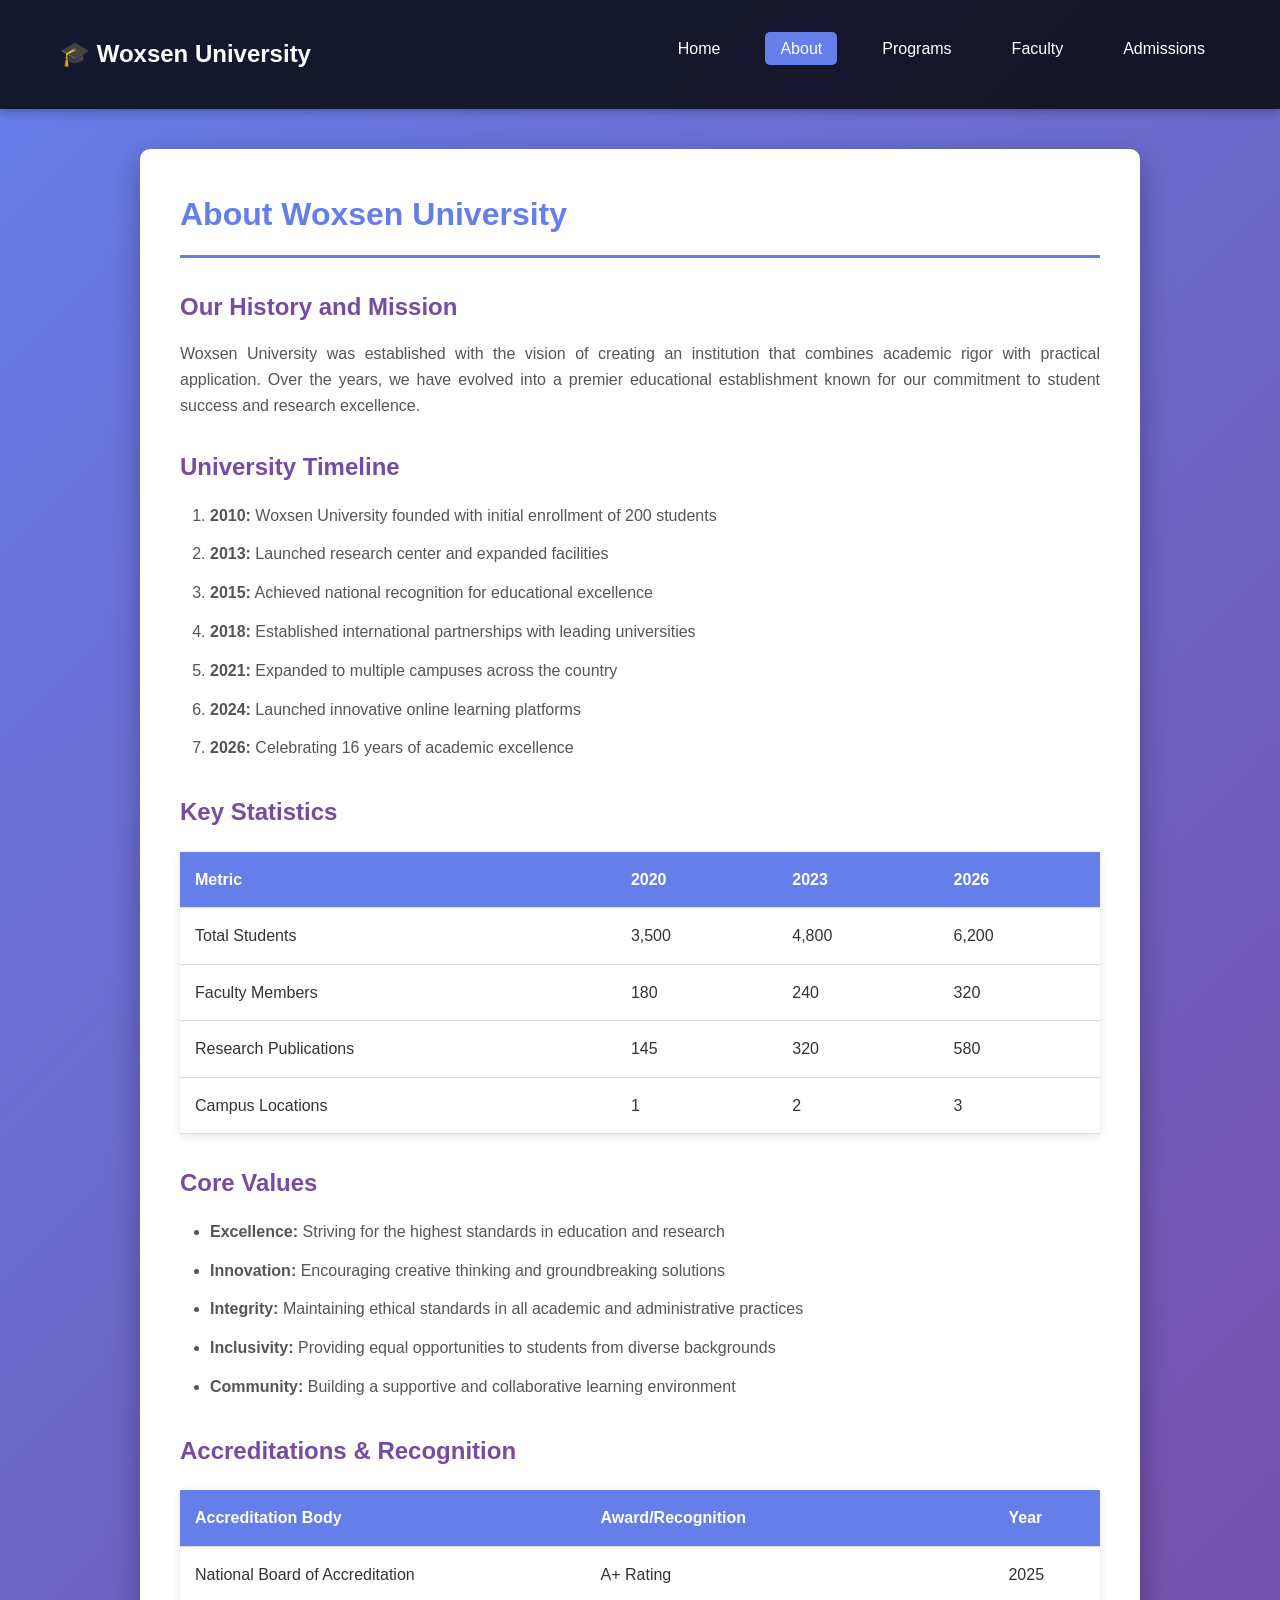
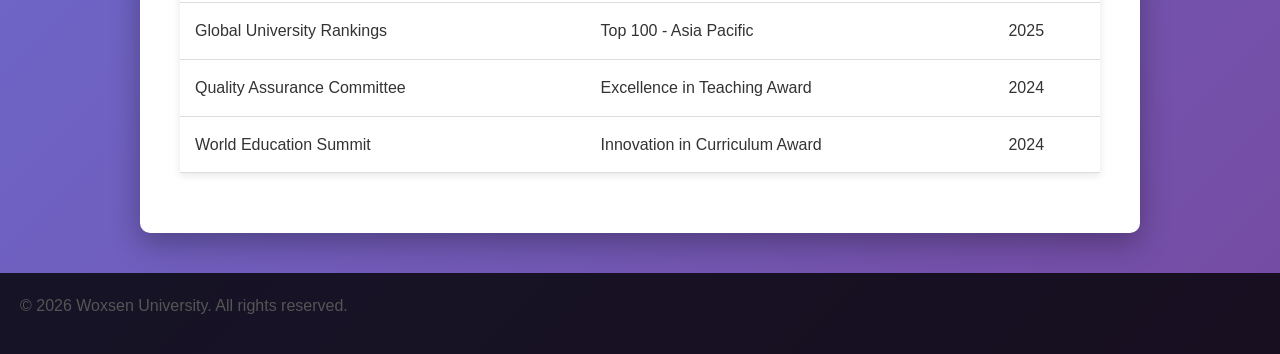
==== about.html @ 2d16cc7a "feat: Build complete Woxsen University website with 5 pages and professional styling Added index, ab" ====
<!DOCTYPE html>
<html lang="en">
<head>
<meta charset="UTF-8">
<title>Woxsen University - About</title>
<style>
* {
  margin: 0;
  padding: 0;
  box-sizing: border-box;
}

body {
  font-family: 'Segoe UI', Tahoma, Geneva, Verdana, sans-serif;
  background: linear-gradient(135deg, #667eea 0%, #764ba2 100%);
  color: #333;
  line-height: 1.6;
  min-height: 100vh;
}

header {
  background: rgba(0, 0, 0, 0.8);
  padding: 20px 0;
  box-shadow: 0 2px 10px rgba(0, 0, 0, 0.3);
  position: sticky;
  top: 0;
  z-index: 100;
}

nav {
  max-width: 1200px;
  margin: 0 auto;
  display: flex;
  justify-content: space-between;
  align-items: center;
  padding: 0 20px;
}

.logo {
  color: white;
  font-size: 24px;
  font-weight: bold;
  text-decoration: none;
}

.nav-links {
  display: flex;
  list-style: none;
  gap: 30px;
}

.nav-links a {
  color: white;
  text-decoration: none;
  font-weight: 500;
  transition: all 0.3s ease;
  padding: 8px 15px;
  border-radius: 5px;
}

.nav-links a:hover,
.nav-links a.active {
  background: #667eea;
  color: white;
}

.container {
  background: white;
  max-width: 1000px;
  margin: 40px auto;
  padding: 40px;
  border-radius: 10px;
  box-shadow: 0 10px 30px rgba(0, 0, 0, 0.3);
}

h1 {
  color: #667eea;
  margin-bottom: 20px;
  border-bottom: 3px solid #667eea;
  padding-bottom: 15px;
}

h2 {
  color: #764ba2;
  margin-top: 30px;
  margin-bottom: 15px;
}

h3 {
  color: #667eea;
  margin-top: 20px;
  margin-bottom: 10px;
}

p {
  margin-bottom: 15px;
  text-align: justify;
  color: #555;
}

table {
  width: 100%;
  border-collapse: collapse;
  margin: 20px 0;
  box-shadow: 0 2px 8px rgba(0, 0, 0, 0.1);
}

thead {
  background: #667eea;
  color: white;
}

th, td {
  padding: 15px;
  text-align: left;
  border-bottom: 1px solid #ddd;
}

tbody tr:hover {
  background: #f5f5f5;
}

ul, ol {
  margin: 15px 0 15px 30px;
  line-height: 1.8;
}

ul li, ol li {
  margin-bottom: 10px;
  color: #555;
}

footer {
  background: rgba(0, 0, 0, 0.8);
  color: white;
  text-align: center;
  padding: 20px;
  margin-top: 40px;
}
</style>
</head>

<body>

<header>
  <nav>
    <a href="index.html" class="logo">🎓 Woxsen University</a>
    <ul class="nav-links">
      <li><a href="index.html">Home</a></li>
      <li><a href="about.html" class="active">About</a></li>
      <li><a href="programs.html">Programs</a></li>
      <li><a href="faculty.html">Faculty</a></li>
      <li><a href="admissions.html">Admissions</a></li>
    </ul>
  </nav>
</header>

<div class="container">
  <h1>About Woxsen University</h1>
  
  <h2>Our History and Mission</h2>
  <p>
    Woxsen University was established with the vision of creating an institution that combines academic rigor 
    with practical application. Over the years, we have evolved into a premier educational establishment known 
    for our commitment to student success and research excellence.
  </p>

  <h2>University Timeline</h2>
  <ol>
    <li><strong>2010:</strong> Woxsen University founded with initial enrollment of 200 students</li>
    <li><strong>2013:</strong> Launched research center and expanded facilities</li>
    <li><strong>2015:</strong> Achieved national recognition for educational excellence</li>
    <li><strong>2018:</strong> Established international partnerships with leading universities</li>
    <li><strong>2021:</strong> Expanded to multiple campuses across the country</li>
    <li><strong>2024:</strong> Launched innovative online learning platforms</li>
    <li><strong>2026:</strong> Celebrating 16 years of academic excellence</li>
  </ol>

  <h2>Key Statistics</h2>
  <table>
    <thead>
      <tr>
        <th>Metric</th>
        <th>2020</th>
        <th>2023</th>
        <th>2026</th>
      </tr>
    </thead>
    <tbody>
      <tr>
        <td>Total Students</td>
        <td>3,500</td>
        <td>4,800</td>
        <td>6,200</td>
      </tr>
      <tr>
        <td>Faculty Members</td>
        <td>180</td>
        <td>240</td>
        <td>320</td>
      </tr>
      <tr>
        <td>Research Publications</td>
        <td>145</td>
        <td>320</td>
        <td>580</td>
      </tr>
      <tr>
        <td>Campus Locations</td>
        <td>1</td>
        <td>2</td>
        <td>3</td>
      </tr>
    </tbody>
  </table>

  <h2>Core Values</h2>
  <ul>
    <li><strong>Excellence:</strong> Striving for the highest standards in education and research</li>
    <li><strong>Innovation:</strong> Encouraging creative thinking and groundbreaking solutions</li>
    <li><strong>Integrity:</strong> Maintaining ethical standards in all academic and administrative practices</li>
    <li><strong>Inclusivity:</strong> Providing equal opportunities to students from diverse backgrounds</li>
    <li><strong>Community:</strong> Building a supportive and collaborative learning environment</li>
  </ul>

  <h2>Accreditations & Recognition</h2>
  <table>
    <thead>
      <tr>
        <th>Accreditation Body</th>
        <th>Award/Recognition</th>
        <th>Year</th>
      </tr>
    </thead>
    <tbody>
      <tr>
        <td>National Board of Accreditation</td>
        <td>A+ Rating</td>
        <td>2025</td>
      </tr>
      <tr>
        <td>Global University Rankings</td>
        <td>Top 100 - Asia Pacific</td>
        <td>2025</td>
      </tr>
      <tr>
        <td>Quality Assurance Committee</td>
        <td>Excellence in Teaching Award</td>
        <td>2024</td>
      </tr>
      <tr>
        <td>World Education Summit</td>
        <td>Innovation in Curriculum Award</td>
        <td>2024</td>
      </tr>
    </tbody>
  </table>

</div>

<footer>
  <p>&copy; 2026 Woxsen University. All rights reserved.</p>
</footer>

</body>
</html>
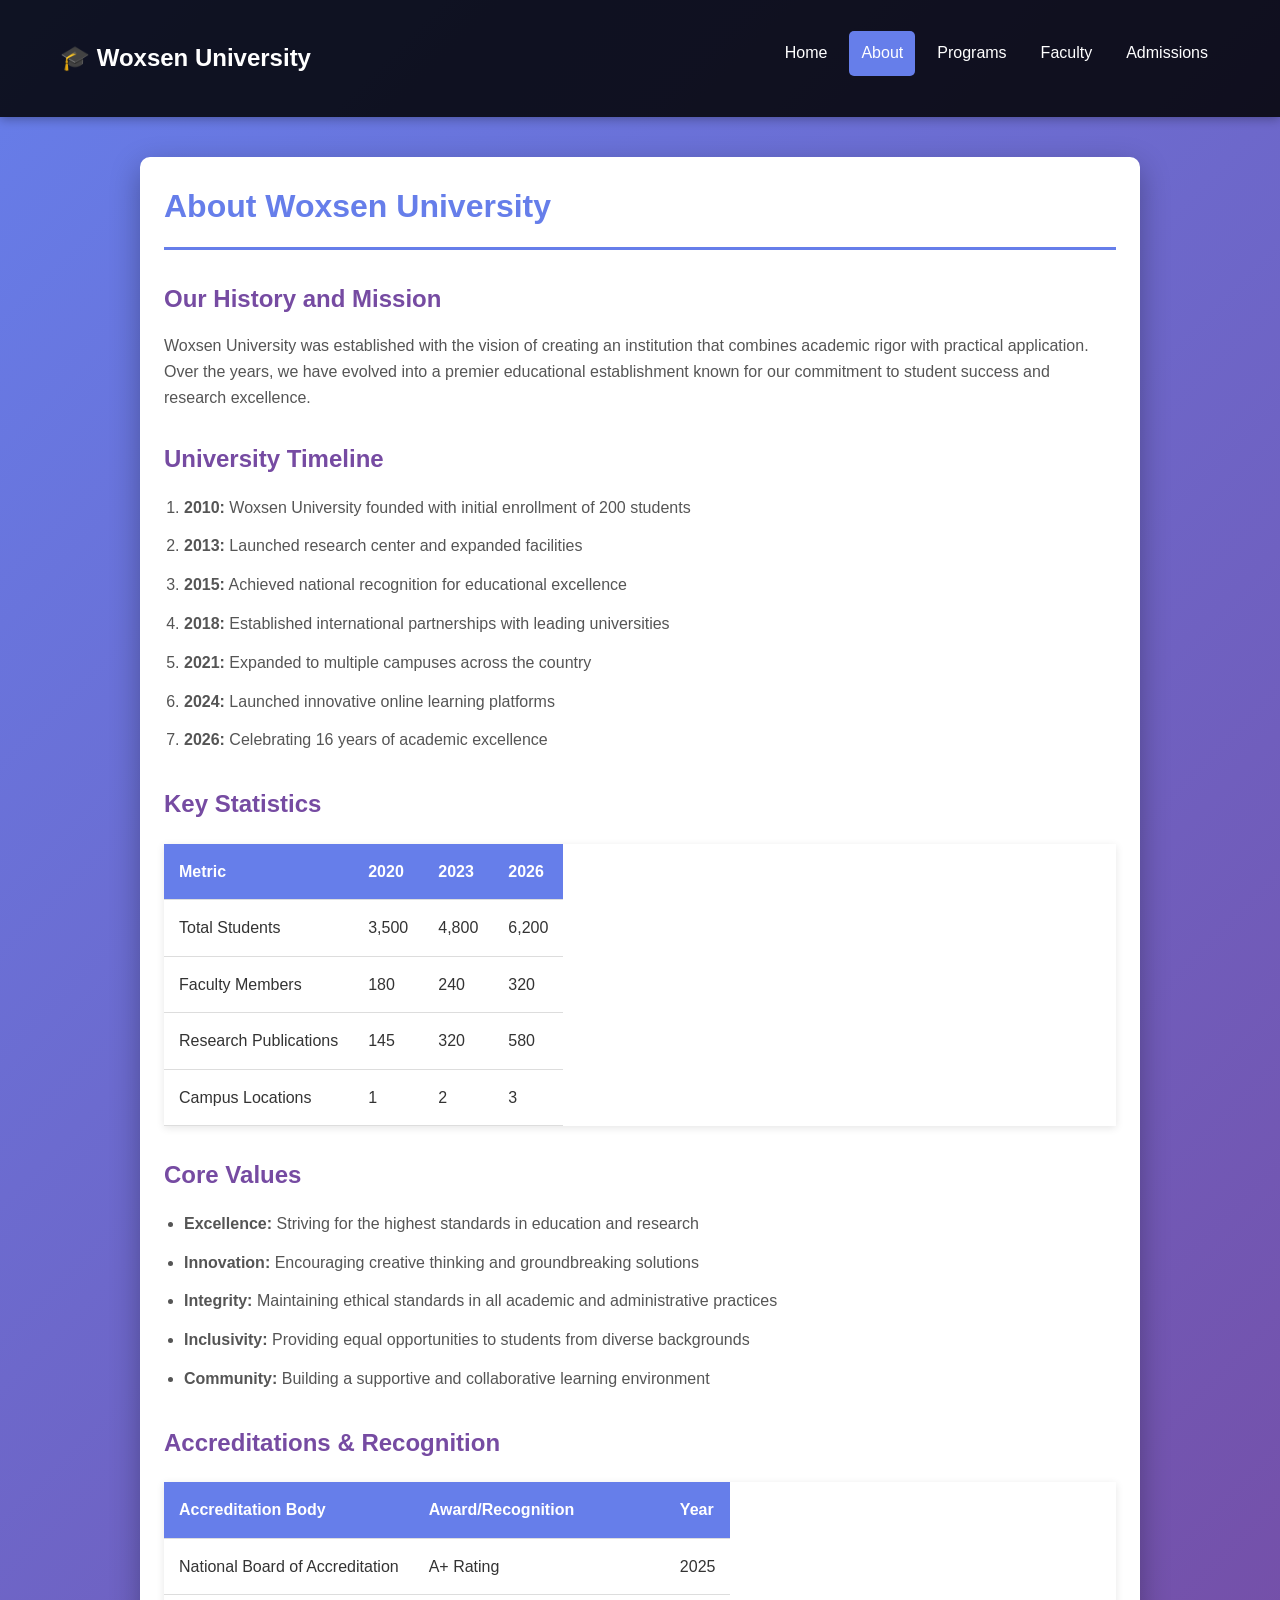
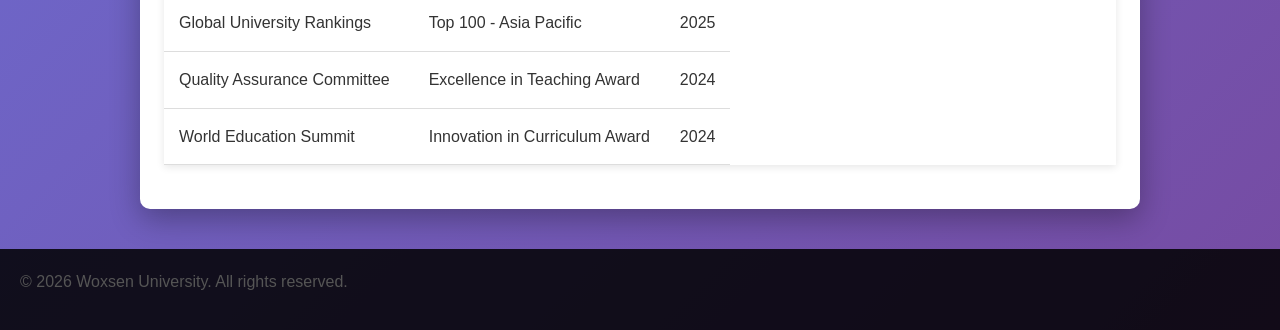
==== commit e23a3ec7: "feat: improve mobile responsiveness and add animated navigation menu make the website responsive acr" ====
--- a/about.html
+++ b/about.html
@@ -2,142 +2,9 @@
 <html lang="en">
 <head>
 <meta charset="UTF-8">
+<meta name="viewport" content="width=device-width, initial-scale=1.0">
 <title>Woxsen University - About</title>
-<style>
-* {
-  margin: 0;
-  padding: 0;
-  box-sizing: border-box;
-}
-
-body {
-  font-family: 'Segoe UI', Tahoma, Geneva, Verdana, sans-serif;
-  background: linear-gradient(135deg, #667eea 0%, #764ba2 100%);
-  color: #333;
-  line-height: 1.6;
-  min-height: 100vh;
-}
-
-header {
-  background: rgba(0, 0, 0, 0.8);
-  padding: 20px 0;
-  box-shadow: 0 2px 10px rgba(0, 0, 0, 0.3);
-  position: sticky;
-  top: 0;
-  z-index: 100;
-}
-
-nav {
-  max-width: 1200px;
-  margin: 0 auto;
-  display: flex;
-  justify-content: space-between;
-  align-items: center;
-  padding: 0 20px;
-}
-
-.logo {
-  color: white;
-  font-size: 24px;
-  font-weight: bold;
-  text-decoration: none;
-}
-
-.nav-links {
-  display: flex;
-  list-style: none;
-  gap: 30px;
-}
-
-.nav-links a {
-  color: white;
-  text-decoration: none;
-  font-weight: 500;
-  transition: all 0.3s ease;
-  padding: 8px 15px;
-  border-radius: 5px;
-}
-
-.nav-links a:hover,
-.nav-links a.active {
-  background: #667eea;
-  color: white;
-}
-
-.container {
-  background: white;
-  max-width: 1000px;
-  margin: 40px auto;
-  padding: 40px;
-  border-radius: 10px;
-  box-shadow: 0 10px 30px rgba(0, 0, 0, 0.3);
-}
-
-h1 {
-  color: #667eea;
-  margin-bottom: 20px;
-  border-bottom: 3px solid #667eea;
-  padding-bottom: 15px;
-}
-
-h2 {
-  color: #764ba2;
-  margin-top: 30px;
-  margin-bottom: 15px;
-}
-
-h3 {
-  color: #667eea;
-  margin-top: 20px;
-  margin-bottom: 10px;
-}
-
-p {
-  margin-bottom: 15px;
-  text-align: justify;
-  color: #555;
-}
-
-table {
-  width: 100%;
-  border-collapse: collapse;
-  margin: 20px 0;
-  box-shadow: 0 2px 8px rgba(0, 0, 0, 0.1);
-}
-
-thead {
-  background: #667eea;
-  color: white;
-}
-
-th, td {
-  padding: 15px;
-  text-align: left;
-  border-bottom: 1px solid #ddd;
-}
-
-tbody tr:hover {
-  background: #f5f5f5;
-}
-
-ul, ol {
-  margin: 15px 0 15px 30px;
-  line-height: 1.8;
-}
-
-ul li, ol li {
-  margin-bottom: 10px;
-  color: #555;
-}
-
-footer {
-  background: rgba(0, 0, 0, 0.8);
-  color: white;
-  text-align: center;
-  padding: 20px;
-  margin-top: 40px;
-}
-</style>
+<link rel="stylesheet" href="styles.css">
 </head>
 
 <body>
@@ -145,6 +12,9 @@
 <header>
   <nav>
     <a href="index.html" class="logo">🎓 Woxsen University</a>
+    <button class="nav-toggle" aria-label="Toggle navigation" aria-expanded="false" aria-controls="nav-links">
+      ☰
+    </button>
     <ul class="nav-links">
       <li><a href="index.html">Home</a></li>
       <li><a href="about.html" class="active">About</a></li>
@@ -262,5 +132,6 @@
   <p>&copy; 2026 Woxsen University. All rights reserved.</p>
 </footer>
 
+<script src="nav.js"></script>
 </body>
 </html>
--- a/styles.css
+++ b/styles.css
@@ -0,0 +1,302 @@
+* {
+  margin: 0;
+  padding: 0;
+  box-sizing: border-box;
+}
+
+html {
+  scroll-behavior: smooth;
+}
+
+body {
+  font-family: 'Segoe UI', Tahoma, Geneva, Verdana, sans-serif;
+  background: linear-gradient(135deg, #667eea 0%, #764ba2 100%);
+  color: #333;
+  line-height: 1.6;
+  min-height: 100vh;
+}
+
+header {
+  background: rgba(0, 0, 0, 0.85);
+  padding: 16px 0;
+  box-shadow: 0 2px 10px rgba(0, 0, 0, 0.3);
+  position: sticky;
+  top: 0;
+  z-index: 100;
+}
+
+nav {
+  max-width: 1200px;
+  margin: 0 auto;
+  display: flex;
+  justify-content: space-between;
+  align-items: center;
+  padding: 0 20px;
+  gap: 12px;
+  flex-wrap: wrap;
+  position: relative;
+}
+
+.logo {
+  color: white;
+  font-size: clamp(1.1rem, 2vw, 1.5rem);
+  font-weight: bold;
+  text-decoration: none;
+}
+
+.nav-toggle {
+  display: none;
+  background: transparent;
+  color: white;
+  font-size: 24px;
+  border: none;
+  cursor: pointer;
+  padding: 4px 8px;
+}
+
+.nav-links {
+  display: flex;
+  list-style: none;
+  gap: 10px;
+  flex-wrap: wrap;
+  justify-content: center;
+  transition: all 0.3s ease-in-out;
+}
+
+.nav-links a {
+  color: white;
+  text-decoration: none;
+  font-weight: 500;
+  transition: all 0.3s ease;
+  padding: 8px 12px;
+  border-radius: 5px;
+  display: inline-block;
+}
+
+.nav-links a:hover,
+.nav-links a.active {
+  background: #667eea;
+  color: white;
+}
+
+.nav-links a:focus-visible,
+button:focus-visible {
+  outline: 3px solid #fff;
+  outline-offset: 2px;
+}
+
+.container {
+  background: white;
+  width: min(1000px, calc(100% - 32px));
+  margin: 40px auto;
+  padding: 24px;
+  border-radius: 10px;
+  box-shadow: 0 10px 30px rgba(0, 0, 0, 0.3);
+}
+
+h1 {
+  color: #667eea;
+  margin-bottom: 20px;
+  border-bottom: 3px solid #667eea;
+  padding-bottom: 15px;
+}
+
+h2 {
+  color: #764ba2;
+  margin-top: 30px;
+  margin-bottom: 15px;
+}
+
+h3 {
+  color: #667eea;
+  margin-top: 20px;
+  margin-bottom: 10px;
+}
+
+p {
+  margin-bottom: 15px;
+  text-align: left;
+  color: #555;
+}
+
+button {
+  padding: 12px 20px;
+  background: #667eea;
+  color: white;
+  border: none;
+  border-radius: 5px;
+  cursor: pointer;
+  font-size: 16px;
+  font-weight: 600;
+  transition: all 0.3s ease;
+  margin: 8px 0;
+}
+
+button:hover {
+  background: #764ba2;
+  transform: translateY(-2px);
+  box-shadow: 0 5px 15px rgba(0, 0, 0, 0.2);
+}
+
+table {
+  width: 100%;
+  border-collapse: collapse;
+  margin: 20px 0;
+  box-shadow: 0 2px 8px rgba(0, 0, 0, 0.1);
+  display: block;
+  overflow-x: auto;
+  white-space: nowrap;
+}
+
+thead {
+  background: #667eea;
+  color: white;
+}
+
+th, td {
+  padding: 15px;
+  text-align: left;
+  border-bottom: 1px solid #ddd;
+}
+
+tbody tr:hover {
+  background: #f5f5f5;
+}
+
+ul, ol {
+  margin: 15px 0 15px 20px;
+  line-height: 1.8;
+}
+
+ul li, ol li {
+  margin-bottom: 10px;
+  color: #555;
+}
+
+.notice-box,
+.program-box,
+.dept-section,
+.highlight-box {
+  background: #f9f9f9;
+  border-left: 4px solid #667eea;
+  padding: 18px;
+  margin: 20px 0;
+  border-radius: 5px;
+}
+
+.notice-box {
+  background: #e7f3ff;
+}
+
+.notice-box strong,
+.highlight-box strong {
+  color: #764ba2;
+}
+
+footer {
+  background: rgba(0, 0, 0, 0.85);
+  color: white;
+  text-align: center;
+  padding: 20px;
+  margin-top: 40px;
+}
+
+.content {
+  display: none;
+}
+
+.content.active {
+  display: block;
+}
+
+@media (max-width: 768px) {
+  nav {
+    justify-content: space-between;
+    text-align: left;
+  }
+
+  .nav-toggle {
+    display: inline-block;
+  }
+
+  .nav-links {
+    display: none;
+    width: 100%;
+    flex-direction: column;
+    background: rgba(0, 0, 0, 0.95);
+    padding: 10px;
+    border-radius: 8px;
+    margin-top: 10px;
+    opacity: 0;
+    transform: translateY(-8px);
+    pointer-events: none;
+  }
+
+  .nav-links.show {
+    display: flex;
+    opacity: 1;
+    transform: translateY(0);
+    pointer-events: auto;
+  }
+
+  .nav-links li {
+    width: 100%;
+  }
+
+  .nav-links a {
+    display: block;
+    width: 100%;
+    padding: 10px 12px;
+  }
+
+  .container {
+    width: min(100%, calc(100% - 20px));
+    padding: 18px;
+    margin: 20px auto;
+  }
+
+  button {
+    width: 100%;
+  }
+}
+
+@media (max-width: 480px) {
+  body {
+    font-size: 15px;
+  }
+
+  header {
+    padding: 12px 0;
+  }
+
+  .logo {
+    width: 100%;
+    text-align: center;
+  }
+
+  .nav-links {
+    gap: 6px;
+  }
+
+  .nav-links a {
+    padding: 6px 10px;
+    font-size: 14px;
+  }
+
+  .container {
+    padding: 16px;
+    border-radius: 8px;
+  }
+
+  h1 {
+    font-size: 1.5rem;
+  }
+
+  h2 {
+    font-size: 1.2rem;
+  }
+
+  th, td {
+    padding: 10px 8px;
+  }
+}
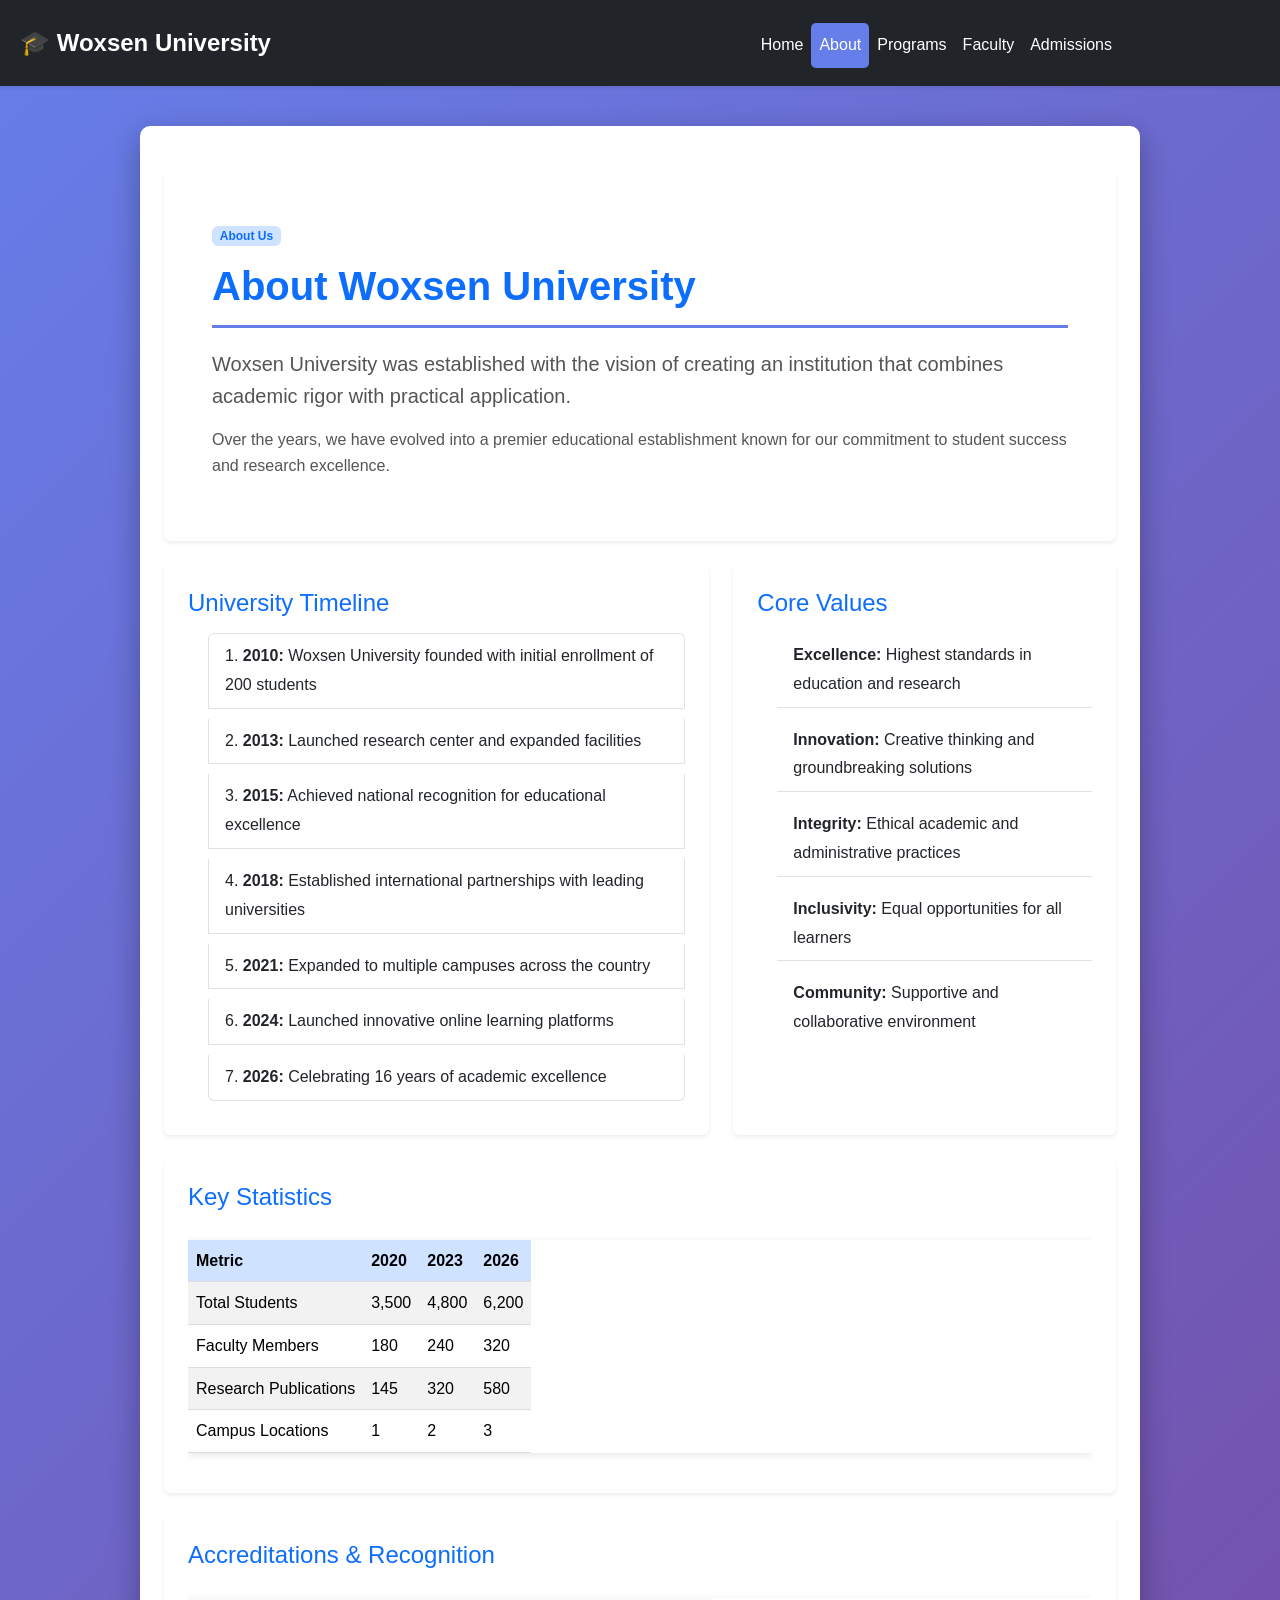
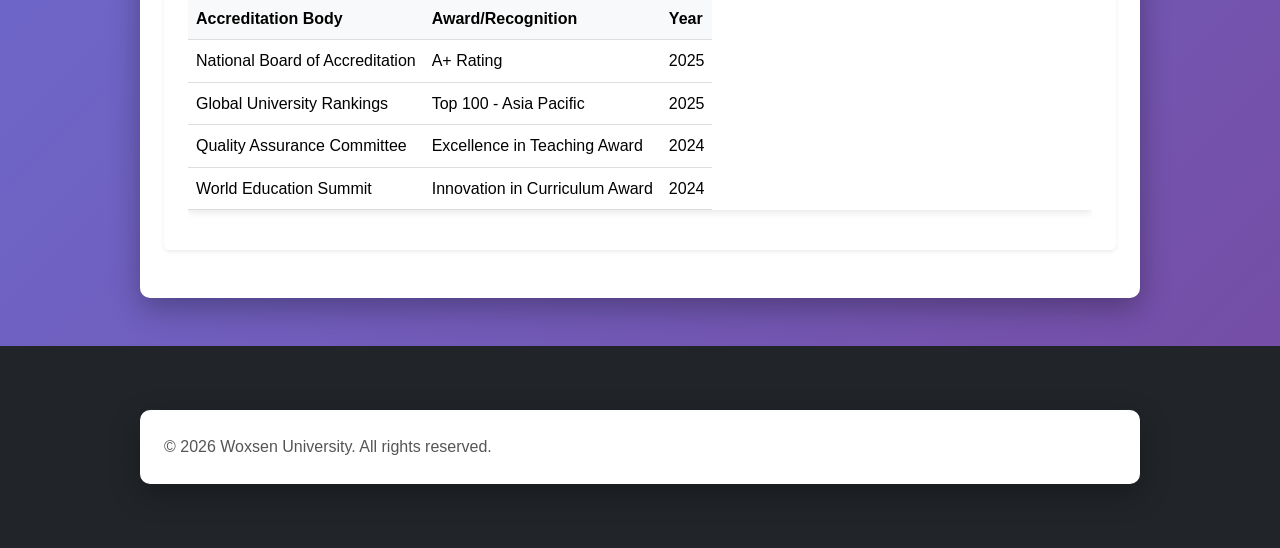
==== commit 245dda00: "fix: resolve navbar and button alignment issues across all pages - Integrate Bootstrap's native coll" ====
--- a/about.html
+++ b/about.html
@@ -4,134 +4,116 @@
 <meta charset="UTF-8">
 <meta name="viewport" content="width=device-width, initial-scale=1.0">
 <title>Woxsen University - About</title>
+<link href="https://cdn.jsdelivr.net/npm/bootstrap@5.3.3/dist/css/bootstrap.min.css" rel="stylesheet">
 <link rel="stylesheet" href="styles.css">
 </head>
+<body>
+  <nav class="navbar navbar-expand-lg navbar-dark bg-dark sticky-top shadow-sm">
+    <div class="container">
+      <a href="index.html" class="navbar-brand fw-bold">🎓 Woxsen University</a>
+      <button class="navbar-toggler border-0" type="button" data-bs-toggle="collapse" data-bs-target="#navbarNav" aria-controls="navbarNav" aria-expanded="false" aria-label="Toggle navigation">
+        <span class="navbar-toggler-icon"></span>
+      </button>
+      <div class="collapse navbar-collapse" id="navbarNav">
+        <ul class="navbar-nav ms-auto">
+          <li class="nav-item"><a class="nav-link" href="index.html">Home</a></li>
+          <li class="nav-item"><a class="nav-link active" href="about.html">About</a></li>
+          <li class="nav-item"><a class="nav-link" href="programs.html">Programs</a></li>
+          <li class="nav-item"><a class="nav-link" href="faculty.html">Faculty</a></li>
+          <li class="nav-item"><a class="nav-link" href="admissions.html">Admissions</a></li>
+        </ul>
+      </div>
+    </div>
+  </nav>
 
-<body>
+<main class="container py-4 py-lg-5">
+  <section class="card shadow-sm border-0 mb-4">
+    <div class="card-body p-4 p-lg-5">
+      <span class="badge bg-primary-subtle text-primary mb-3">About Us</span>
+      <h1 class="display-6 fw-bold text-primary">About Woxsen University</h1>
+      <p class="lead">Woxsen University was established with the vision of creating an institution that combines academic rigor with practical application.</p>
+      <p>Over the years, we have evolved into a premier educational establishment known for our commitment to student success and research excellence.</p>
+    </div>
+  </section>
 
-<header>
-  <nav>
-    <a href="index.html" class="logo">🎓 Woxsen University</a>
-    <button class="nav-toggle" aria-label="Toggle navigation" aria-expanded="false" aria-controls="nav-links">
-      ☰
-    </button>
-    <ul class="nav-links">
-      <li><a href="index.html">Home</a></li>
-      <li><a href="about.html" class="active">About</a></li>
-      <li><a href="programs.html">Programs</a></li>
-      <li><a href="faculty.html">Faculty</a></li>
-      <li><a href="admissions.html">Admissions</a></li>
-    </ul>
-  </nav>
-</header>
+  <section class="row g-4 mb-4">
+    <div class="col-lg-7">
+      <div class="card shadow-sm border-0 h-100">
+        <div class="card-body p-4">
+          <h2 class="h4 text-primary">University Timeline</h2>
+          <ol class="list-group list-group-numbered">
+            <li class="list-group-item"><strong>2010:</strong> Woxsen University founded with initial enrollment of 200 students</li>
+            <li class="list-group-item"><strong>2013:</strong> Launched research center and expanded facilities</li>
+            <li class="list-group-item"><strong>2015:</strong> Achieved national recognition for educational excellence</li>
+            <li class="list-group-item"><strong>2018:</strong> Established international partnerships with leading universities</li>
+            <li class="list-group-item"><strong>2021:</strong> Expanded to multiple campuses across the country</li>
+            <li class="list-group-item"><strong>2024:</strong> Launched innovative online learning platforms</li>
+            <li class="list-group-item"><strong>2026:</strong> Celebrating 16 years of academic excellence</li>
+          </ol>
+        </div>
+      </div>
+    </div>
+    <div class="col-lg-5">
+      <div class="card shadow-sm border-0 h-100">
+        <div class="card-body p-4">
+          <h2 class="h4 text-primary">Core Values</h2>
+          <ul class="list-group list-group-flush">
+            <li class="list-group-item"><strong>Excellence:</strong> Highest standards in education and research</li>
+            <li class="list-group-item"><strong>Innovation:</strong> Creative thinking and groundbreaking solutions</li>
+            <li class="list-group-item"><strong>Integrity:</strong> Ethical academic and administrative practices</li>
+            <li class="list-group-item"><strong>Inclusivity:</strong> Equal opportunities for all learners</li>
+            <li class="list-group-item"><strong>Community:</strong> Supportive and collaborative environment</li>
+          </ul>
+        </div>
+      </div>
+    </div>
+  </section>
 
-<div class="container">
-  <h1>About Woxsen University</h1>
-  
-  <h2>Our History and Mission</h2>
-  <p>
-    Woxsen University was established with the vision of creating an institution that combines academic rigor 
-    with practical application. Over the years, we have evolved into a premier educational establishment known 
-    for our commitment to student success and research excellence.
-  </p>
+  <section class="card shadow-sm border-0 mb-4">
+    <div class="card-body p-4">
+      <h2 class="h4 text-primary">Key Statistics</h2>
+      <div class="table-responsive">
+        <table class="table table-striped align-middle">
+          <thead class="table-primary">
+            <tr><th>Metric</th><th>2020</th><th>2023</th><th>2026</th></tr>
+          </thead>
+          <tbody>
+            <tr><td>Total Students</td><td>3,500</td><td>4,800</td><td>6,200</td></tr>
+            <tr><td>Faculty Members</td><td>180</td><td>240</td><td>320</td></tr>
+            <tr><td>Research Publications</td><td>145</td><td>320</td><td>580</td></tr>
+            <tr><td>Campus Locations</td><td>1</td><td>2</td><td>3</td></tr>
+          </tbody>
+        </table>
+      </div>
+    </div>
+  </section>
 
-  <h2>University Timeline</h2>
-  <ol>
-    <li><strong>2010:</strong> Woxsen University founded with initial enrollment of 200 students</li>
-    <li><strong>2013:</strong> Launched research center and expanded facilities</li>
-    <li><strong>2015:</strong> Achieved national recognition for educational excellence</li>
-    <li><strong>2018:</strong> Established international partnerships with leading universities</li>
-    <li><strong>2021:</strong> Expanded to multiple campuses across the country</li>
-    <li><strong>2024:</strong> Launched innovative online learning platforms</li>
-    <li><strong>2026:</strong> Celebrating 16 years of academic excellence</li>
-  </ol>
+  <section class="card shadow-sm border-0">
+    <div class="card-body p-4">
+      <h2 class="h4 text-primary">Accreditations & Recognition</h2>
+      <div class="table-responsive">
+        <table class="table table-hover align-middle">
+          <thead class="table-light">
+            <tr><th>Accreditation Body</th><th>Award/Recognition</th><th>Year</th></tr>
+          </thead>
+          <tbody>
+            <tr><td>National Board of Accreditation</td><td>A+ Rating</td><td>2025</td></tr>
+            <tr><td>Global University Rankings</td><td>Top 100 - Asia Pacific</td><td>2025</td></tr>
+            <tr><td>Quality Assurance Committee</td><td>Excellence in Teaching Award</td><td>2024</td></tr>
+            <tr><td>World Education Summit</td><td>Innovation in Curriculum Award</td><td>2024</td></tr>
+          </tbody>
+        </table>
+      </div>
+    </div>
+  </section>
+</main>
 
-  <h2>Key Statistics</h2>
-  <table>
-    <thead>
-      <tr>
-        <th>Metric</th>
-        <th>2020</th>
-        <th>2023</th>
-        <th>2026</th>
-      </tr>
-    </thead>
-    <tbody>
-      <tr>
-        <td>Total Students</td>
-        <td>3,500</td>
-        <td>4,800</td>
-        <td>6,200</td>
-      </tr>
-      <tr>
-        <td>Faculty Members</td>
-        <td>180</td>
-        <td>240</td>
-        <td>320</td>
-      </tr>
-      <tr>
-        <td>Research Publications</td>
-        <td>145</td>
-        <td>320</td>
-        <td>580</td>
-      </tr>
-      <tr>
-        <td>Campus Locations</td>
-        <td>1</td>
-        <td>2</td>
-        <td>3</td>
-      </tr>
-    </tbody>
-  </table>
-
-  <h2>Core Values</h2>
-  <ul>
-    <li><strong>Excellence:</strong> Striving for the highest standards in education and research</li>
-    <li><strong>Innovation:</strong> Encouraging creative thinking and groundbreaking solutions</li>
-    <li><strong>Integrity:</strong> Maintaining ethical standards in all academic and administrative practices</li>
-    <li><strong>Inclusivity:</strong> Providing equal opportunities to students from diverse backgrounds</li>
-    <li><strong>Community:</strong> Building a supportive and collaborative learning environment</li>
-  </ul>
-
-  <h2>Accreditations & Recognition</h2>
-  <table>
-    <thead>
-      <tr>
-        <th>Accreditation Body</th>
-        <th>Award/Recognition</th>
-        <th>Year</th>
-      </tr>
-    </thead>
-    <tbody>
-      <tr>
-        <td>National Board of Accreditation</td>
-        <td>A+ Rating</td>
-        <td>2025</td>
-      </tr>
-      <tr>
-        <td>Global University Rankings</td>
-        <td>Top 100 - Asia Pacific</td>
-        <td>2025</td>
-      </tr>
-      <tr>
-        <td>Quality Assurance Committee</td>
-        <td>Excellence in Teaching Award</td>
-        <td>2024</td>
-      </tr>
-      <tr>
-        <td>World Education Summit</td>
-        <td>Innovation in Curriculum Award</td>
-        <td>2024</td>
-      </tr>
-    </tbody>
-  </table>
-
-</div>
-
-<footer>
-  <p>&copy; 2026 Woxsen University. All rights reserved.</p>
+<footer class="bg-dark text-white py-4 mt-5">
+  <div class="container text-center">
+    <p class="mb-0">&copy; 2026 Woxsen University. All rights reserved.</p>
+  </div>
 </footer>
 
-<script src="nav.js"></script>
+<script src="https://cdn.jsdelivr.net/npm/bootstrap@5.3.3/dist/js/bootstrap.bundle.min.js"></script>
 </body>
 </html>
--- a/styles.css
+++ b/styles.css
@@ -25,16 +25,33 @@
   z-index: 100;
 }
 
-nav {
-  max-width: 1200px;
-  margin: 0 auto;
-  display: flex;
-  justify-content: space-between;
-  align-items: center;
-  padding: 0 20px;
-  gap: 12px;
-  flex-wrap: wrap;
-  position: relative;
+.navbar-brand {
+  color: white !important;
+  font-size: 1.5rem !important;
+  font-weight: bold !important;
+  white-space: nowrap;
+  display: inline-block;
+}
+
+.nav-link {
+  color: white !important;
+  transition: all 0.3s ease !important;
+}
+
+.nav-link:hover {
+  background: #667eea !important;
+  border-radius: 5px !important;
+}
+
+.nav-link.active {
+  background: #667eea !important;
+  border-radius: 5px !important;
+}
+
+button:focus-visible,
+.navbar-toggler:focus-visible {
+  outline: 3px solid #fff;
+  outline-offset: 2px;
 }
 
 .logo {
@@ -44,45 +61,14 @@
   text-decoration: none;
 }
 
-.nav-toggle {
-  display: none;
-  background: transparent;
-  color: white;
-  font-size: 24px;
-  border: none;
-  cursor: pointer;
-  padding: 4px 8px;
-}
-
-.nav-links {
-  display: flex;
-  list-style: none;
-  gap: 10px;
-  flex-wrap: wrap;
-  justify-content: center;
-  transition: all 0.3s ease-in-out;
-}
-
-.nav-links a {
-  color: white;
-  text-decoration: none;
-  font-weight: 500;
-  transition: all 0.3s ease;
-  padding: 8px 12px;
-  border-radius: 5px;
-  display: inline-block;
-}
-
-.nav-links a:hover,
-.nav-links a.active {
-  background: #667eea;
-  color: white;
-}
-
-.nav-links a:focus-visible,
-button:focus-visible {
-  outline: 3px solid #fff;
-  outline-offset: 2px;
+header .container,
+nav .container {
+  background: transparent !important;
+  width: 100% !important;
+  margin: 0 !important;
+  padding: 0 20px !important;
+  border-radius: 0 !important;
+  box-shadow: none !important;
 }
 
 .container {
@@ -129,13 +115,21 @@
   font-size: 16px;
   font-weight: 600;
   transition: all 0.3s ease;
-  margin: 8px 0;
+  margin: 8px 8px 8px 0;
+  display: inline-block;
+  white-space: nowrap;
 }
 
 button:hover {
   background: #764ba2;
   transform: translateY(-2px);
   box-shadow: 0 5px 15px rgba(0, 0, 0, 0.2);
+}
+
+#notice-buttons {
+  display: flex;
+  flex-wrap: wrap;
+  gap: 8px;
 }
 
 table {
@@ -210,45 +204,6 @@
 }
 
 @media (max-width: 768px) {
-  nav {
-    justify-content: space-between;
-    text-align: left;
-  }
-
-  .nav-toggle {
-    display: inline-block;
-  }
-
-  .nav-links {
-    display: none;
-    width: 100%;
-    flex-direction: column;
-    background: rgba(0, 0, 0, 0.95);
-    padding: 10px;
-    border-radius: 8px;
-    margin-top: 10px;
-    opacity: 0;
-    transform: translateY(-8px);
-    pointer-events: none;
-  }
-
-  .nav-links.show {
-    display: flex;
-    opacity: 1;
-    transform: translateY(0);
-    pointer-events: auto;
-  }
-
-  .nav-links li {
-    width: 100%;
-  }
-
-  .nav-links a {
-    display: block;
-    width: 100%;
-    padding: 10px 12px;
-  }
-
   .container {
     width: min(100%, calc(100% - 20px));
     padding: 18px;
@@ -274,15 +229,6 @@
     text-align: center;
   }
 
-  .nav-links {
-    gap: 6px;
-  }
-
-  .nav-links a {
-    padding: 6px 10px;
-    font-size: 14px;
-  }
-
   .container {
     padding: 16px;
     border-radius: 8px;
